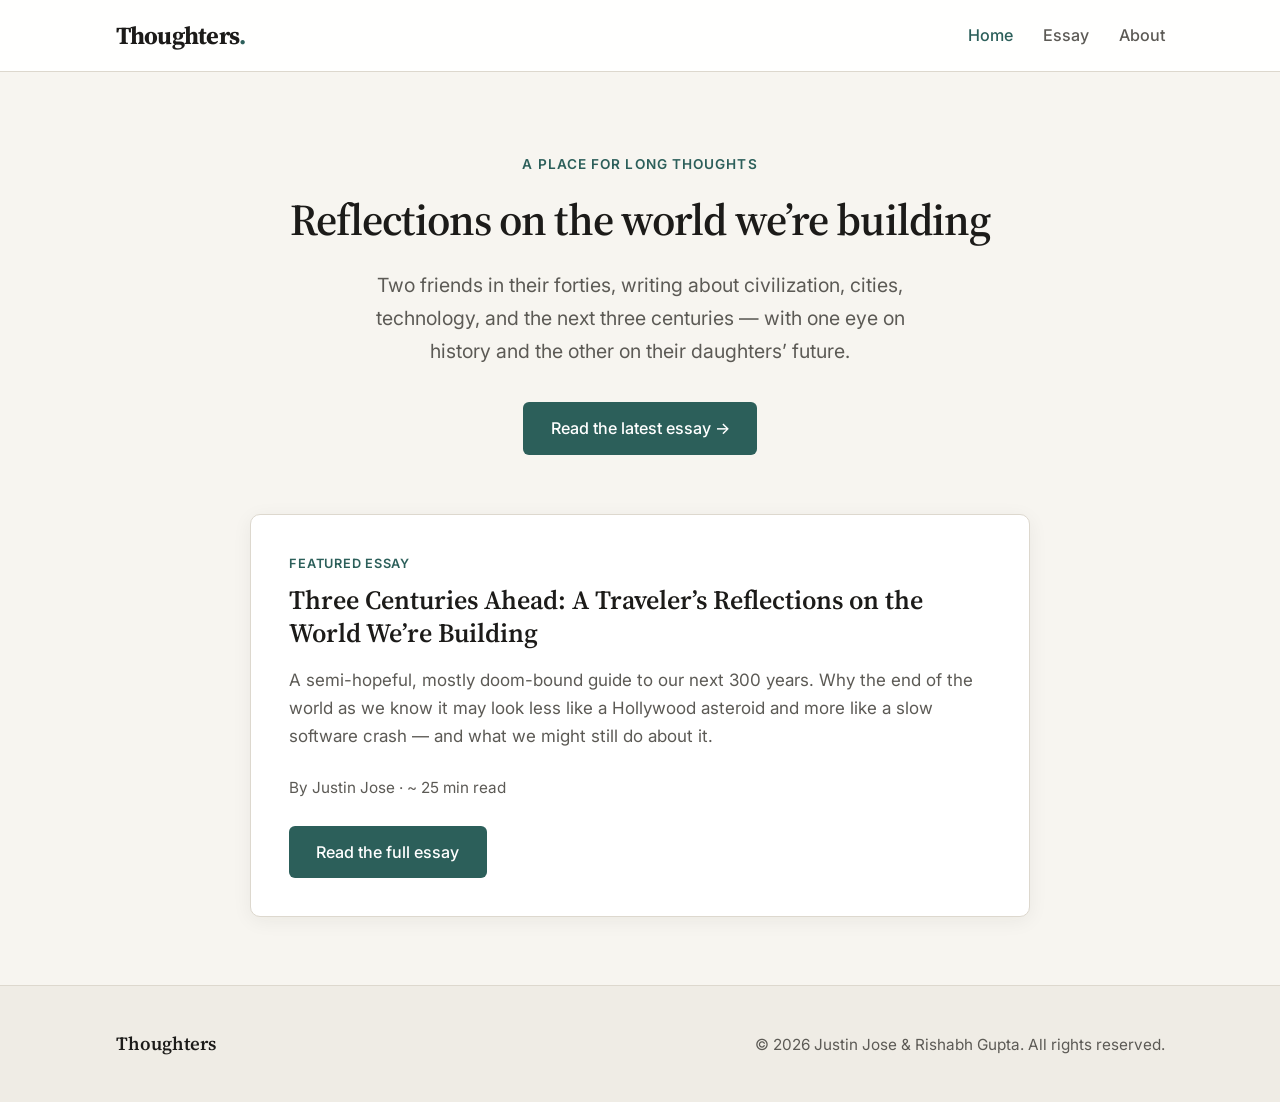
==== index.html @ a0464fca "Add files via upload" ====
<!DOCTYPE html>
<html lang="en">
<head>
  <meta charset="UTF-8">
  <meta name="viewport" content="width=device-width, initial-scale=1.0">
  <title>Thoughters – Reflections on the world we’re building</title>
  <meta name="description" content="Thoughters is a home for long-form reflections by Justin Jose and Rishabh Gupta on civilization, technology, cities, and the next few centuries.">
  <link rel="preconnect" href="https://fonts.googleapis.com">
  <link rel="preconnect" href="https://fonts.gstatic.com" crossorigin>
  <link href="https://fonts.googleapis.com/css2?family=Inter:wght@400;500;600&family=Source+Serif+4:ital,wght@0,400;0,600;0,700;1,400&display=swap" rel="stylesheet">
  <link rel="stylesheet" href="styles.css">
</head>
<body>
  <header class="site-header">
    <div class="header-inner">
      <a href="index.html" class="logo">Thoughters<span>.</span></a>
      <button class="menu-toggle" aria-label="Menu" id="menuToggle">
        <span></span><span></span><span></span>
      </button>
      <nav class="nav" id="mainNav">
        <a href="index.html" class="active">Home</a>
        <a href="essay.html">Essay</a>
        <a href="about.html">About</a>
      </nav>
    </div>
  </header>

  <main>
    <section class="hero">
      <div class="container">
        <div class="hero-tag">A place for long thoughts</div>
        <h1>Reflections on the world we’re building</h1>
        <p class="hero-lead">
          Two friends in their forties, writing about civilization, cities, technology, and the next three centuries — with one eye on history and the other on their daughters’ future.
        </p>
        <a href="essay.html" class="btn">Read the latest essay →</a>
      </div>
    </section>

    <section class="container">
      <article class="featured">
        <div class="featured-label">Featured Essay</div>
        <h2>Three Centuries Ahead: A Traveler’s Reflections on the World We’re Building</h2>
        <p>
          A semi-hopeful, mostly doom-bound guide to our next 300 years. 
          Why the end of the world as we know it may look less like a Hollywood asteroid and more like a slow software crash — and what we might still do about it.
        </p>
        <div class="featured-meta">
          By Justin Jose · ~ 25 min read
        </div>
        <p style="margin-top: 1.5rem; margin-bottom: 0;">
          <a href="essay.html" class="btn">Read the full essay</a>
        </p>
      </article>
    </section>
  </main>

  <footer class="site-footer">
    <div class="footer-inner">
      <div class="footer-brand">Thoughters</div>
      <div class="footer-copy">© 2026 Justin Jose & Rishabh Gupta. All rights reserved.</div>
    </div>
  </footer>

  <script src="script.js"></script>
</body>
</html>
---- styles.css ----
/* Thoughters.com – Clean, thoughtful long-form design */

:root {
  --bg: #f7f5f0;
  --bg-alt: #efece5;
  --text: #1c1b19;
  --text-muted: #5c5a55;
  --accent: #2c5f5a;
  --accent-soft: #3d7a73;
  --border: #ddd8ce;
  --white: #ffffff;
  --shadow: 0 4px 20px rgba(28, 27, 25, 0.06);
  --radius: 10px;
  --max-read: 720px;
  --font-serif: "Source Serif 4", Georgia, "Times New Roman", serif;
  --font-sans: "Inter", system-ui, -apple-system, sans-serif;
}

*, *::before, *::after {
  box-sizing: border-box;
  margin: 0;
  padding: 0;
}

html {
  scroll-behavior: smooth;
  font-size: 17px;
}

body {
  font-family: var(--font-sans);
  background: var(--bg);
  color: var(--text);
  line-height: 1.65;
  min-height: 100vh;
  display: flex;
  flex-direction: column;
}

/* Typography */
h1, h2, h3, h4 {
  font-family: var(--font-serif);
  font-weight: 600;
  line-height: 1.25;
  color: var(--text);
}

h1 { font-size: 2.35rem; letter-spacing: -0.02em; }
h2 { font-size: 1.65rem; margin-top: 2.5rem; margin-bottom: 0.9rem; }
h3 { font-size: 1.25rem; margin-top: 2rem; margin-bottom: 0.6rem; }

p {
  margin-bottom: 1.25rem;
}

a {
  color: var(--accent);
  text-decoration: none;
  transition: color 0.2s ease;
}

a:hover {
  color: var(--accent-soft);
}

/* Header */
.site-header {
  background: var(--white);
  border-bottom: 1px solid var(--border);
  position: sticky;
  top: 0;
  z-index: 100;
  backdrop-filter: blur(8px);
  background: rgba(255, 255, 255, 0.92);
}

.header-inner {
  max-width: 1100px;
  margin: 0 auto;
  padding: 0.9rem 1.5rem;
  display: flex;
  align-items: center;
  justify-content: space-between;
}

.logo {
  font-family: var(--font-serif);
  font-size: 1.45rem;
  font-weight: 700;
  color: var(--text);
  letter-spacing: -0.03em;
}

.logo span {
  color: var(--accent);
}

.nav {
  display: flex;
  gap: 1.75rem;
  align-items: center;
}

.nav a {
  font-size: 0.95rem;
  font-weight: 500;
  color: var(--text-muted);
}

.nav a:hover,
.nav a.active {
  color: var(--accent);
}

.menu-toggle {
  display: none;
  background: none;
  border: none;
  cursor: pointer;
  padding: 0.4rem;
}

.menu-toggle span {
  display: block;
  width: 22px;
  height: 2px;
  background: var(--text);
  margin: 5px 0;
  transition: 0.25s;
}

/* Main content */
main {
  flex: 1;
}

.container {
  max-width: 1100px;
  margin: 0 auto;
  padding: 0 1.5rem;
}

/* Hero / Home */
.hero {
  padding: 4.5rem 0 3.5rem;
  text-align: center;
}

.hero-tag {
  display: inline-block;
  font-size: 0.8rem;
  font-weight: 600;
  letter-spacing: 0.08em;
  text-transform: uppercase;
  color: var(--accent);
  margin-bottom: 1rem;
}

.hero h1 {
  max-width: 780px;
  margin: 0 auto 1.25rem;
  font-size: 2.6rem;
}

.hero-lead {
  max-width: 580px;
  margin: 0 auto 2rem;
  font-size: 1.15rem;
  color: var(--text-muted);
  line-height: 1.7;
}

.btn {
  display: inline-block;
  padding: 0.75rem 1.6rem;
  background: var(--accent);
  color: white;
  font-weight: 500;
  font-size: 0.95rem;
  border-radius: 6px;
  transition: background 0.2s ease, transform 0.15s ease;
}

.btn:hover {
  background: var(--accent-soft);
  color: white;
  transform: translateY(-1px);
}

.btn-outline {
  background: transparent;
  border: 1.5px solid var(--border);
  color: var(--text);
}

.btn-outline:hover {
  border-color: var(--accent);
  color: var(--accent);
  background: transparent;
}

/* Featured card */
.featured {
  max-width: 780px;
  margin: 0 auto 4rem;
  background: var(--white);
  border: 1px solid var(--border);
  border-radius: var(--radius);
  padding: 2.25rem;
  box-shadow: var(--shadow);
}

.featured-label {
  font-size: 0.75rem;
  font-weight: 600;
  letter-spacing: 0.06em;
  text-transform: uppercase;
  color: var(--accent);
  margin-bottom: 0.6rem;
}

.featured h2 {
  margin-top: 0;
  font-size: 1.55rem;
}

.featured p {
  color: var(--text-muted);
  margin-bottom: 1.5rem;
}

.featured-meta {
  font-size: 0.9rem;
  color: var(--text-muted);
}

/* Article page */
.article-header {
  padding: 3.5rem 0 2rem;
  text-align: center;
  border-bottom: 1px solid var(--border);
  margin-bottom: 2.5rem;
}

.article-header .meta {
  font-size: 0.95rem;
  color: var(--text-muted);
  margin-top: 1rem;
}

.article-header h1 {
  max-width: 820px;
  margin: 0 auto 0.75rem;
  font-size: 2.4rem;
}

.article-subtitle {
  font-family: var(--font-serif);
  font-size: 1.2rem;
  color: var(--text-muted);
  font-style: italic;
  max-width: 640px;
  margin: 0 auto;
}

.article-body {
  max-width: var(--max-read);
  margin: 0 auto 4rem;
  font-family: var(--font-serif);
  font-size: 1.08rem;
  line-height: 1.8;
}

.article-body p {
  margin-bottom: 1.4rem;
}

.article-body h2 {
  font-size: 1.45rem;
  margin-top: 2.75rem;
  margin-bottom: 1rem;
  padding-top: 0.5rem;
}

.article-body h3 {
  font-size: 1.2rem;
  margin-top: 2.2rem;
}

.article-body blockquote {
  border-left: 3px solid var(--accent);
  padding-left: 1.4rem;
  margin: 1.8rem 0;
  color: var(--text-muted);
  font-style: italic;
}

.article-body ul, .article-body ol {
  margin: 1.2rem 0 1.5rem 1.5rem;
}

.article-body li {
  margin-bottom: 0.5rem;
}

.writer-note {
  background: var(--bg-alt);
  border-radius: var(--radius);
  padding: 1.4rem 1.6rem;
  margin: 2rem 0;
  font-size: 0.98rem;
}

.sources {
  margin-top: 3.5rem;
  padding-top: 2rem;
  border-top: 1px solid var(--border);
  font-size: 0.9rem;
  color: var(--text-muted);
}

.sources h3 {
  font-size: 1.1rem;
  margin-bottom: 1rem;
  color: var(--text);
}

.sources ol {
  margin-left: 1.2rem;
}

.sources li {
  margin-bottom: 0.7rem;
}

.sources a {
  word-break: break-all;
}

/* About page */
.about-hero {
  padding: 3.5rem 0 2rem;
  text-align: center;
}

.about-hero h1 {
  margin-bottom: 0.75rem;
}

.about-intro {
  max-width: 560px;
  margin: 0 auto 3rem;
  color: var(--text-muted);
}

.people {
  display: grid;
  grid-template-columns: 1fr 1fr;
  gap: 2rem;
  max-width: 900px;
  margin: 0 auto 4rem;
}

.person-card {
  background: var(--white);
  border: 1px solid var(--border);
  border-radius: var(--radius);
  padding: 2rem;
  box-shadow: var(--shadow);
}

.person-card h2 {
  margin-top: 0;
  font-size: 1.4rem;
}

.person-role {
  font-size: 0.9rem;
  color: var(--accent);
  font-weight: 500;
  margin-bottom: 1rem;
}

.person-card p {
  font-size: 0.98rem;
  color: var(--text-muted);
}

/* Footer */
.site-footer {
  background: var(--bg-alt);
  border-top: 1px solid var(--border);
  padding: 2.5rem 0;
  margin-top: auto;
}

.footer-inner {
  max-width: 1100px;
  margin: 0 auto;
  padding: 0 1.5rem;
  display: flex;
  justify-content: space-between;
  align-items: center;
  flex-wrap: wrap;
  gap: 1rem;
}

.footer-brand {
  font-family: var(--font-serif);
  font-weight: 600;
  font-size: 1.1rem;
}

.footer-copy {
  font-size: 0.9rem;
  color: var(--text-muted);
}

/* Mobile */
@media (max-width: 768px) {
  html { font-size: 16px; }

  .hero h1 { font-size: 2rem; }
  .article-header h1 { font-size: 1.85rem; }

  .nav {
    display: none;
    position: absolute;
    top: 100%;
    left: 0;
    right: 0;
    background: var(--white);
    flex-direction: column;
    padding: 1.25rem 1.5rem;
    border-bottom: 1px solid var(--border);
    gap: 1rem;
  }

  .nav.open { display: flex; }

  .menu-toggle { display: block; }

  .people {
    grid-template-columns: 1fr;
  }

  .footer-inner {
    flex-direction: column;
    text-align: center;
  }
}

@media (max-width: 480px) {
  .hero { padding: 3rem 0 2.5rem; }
  .featured { padding: 1.6rem; }
}
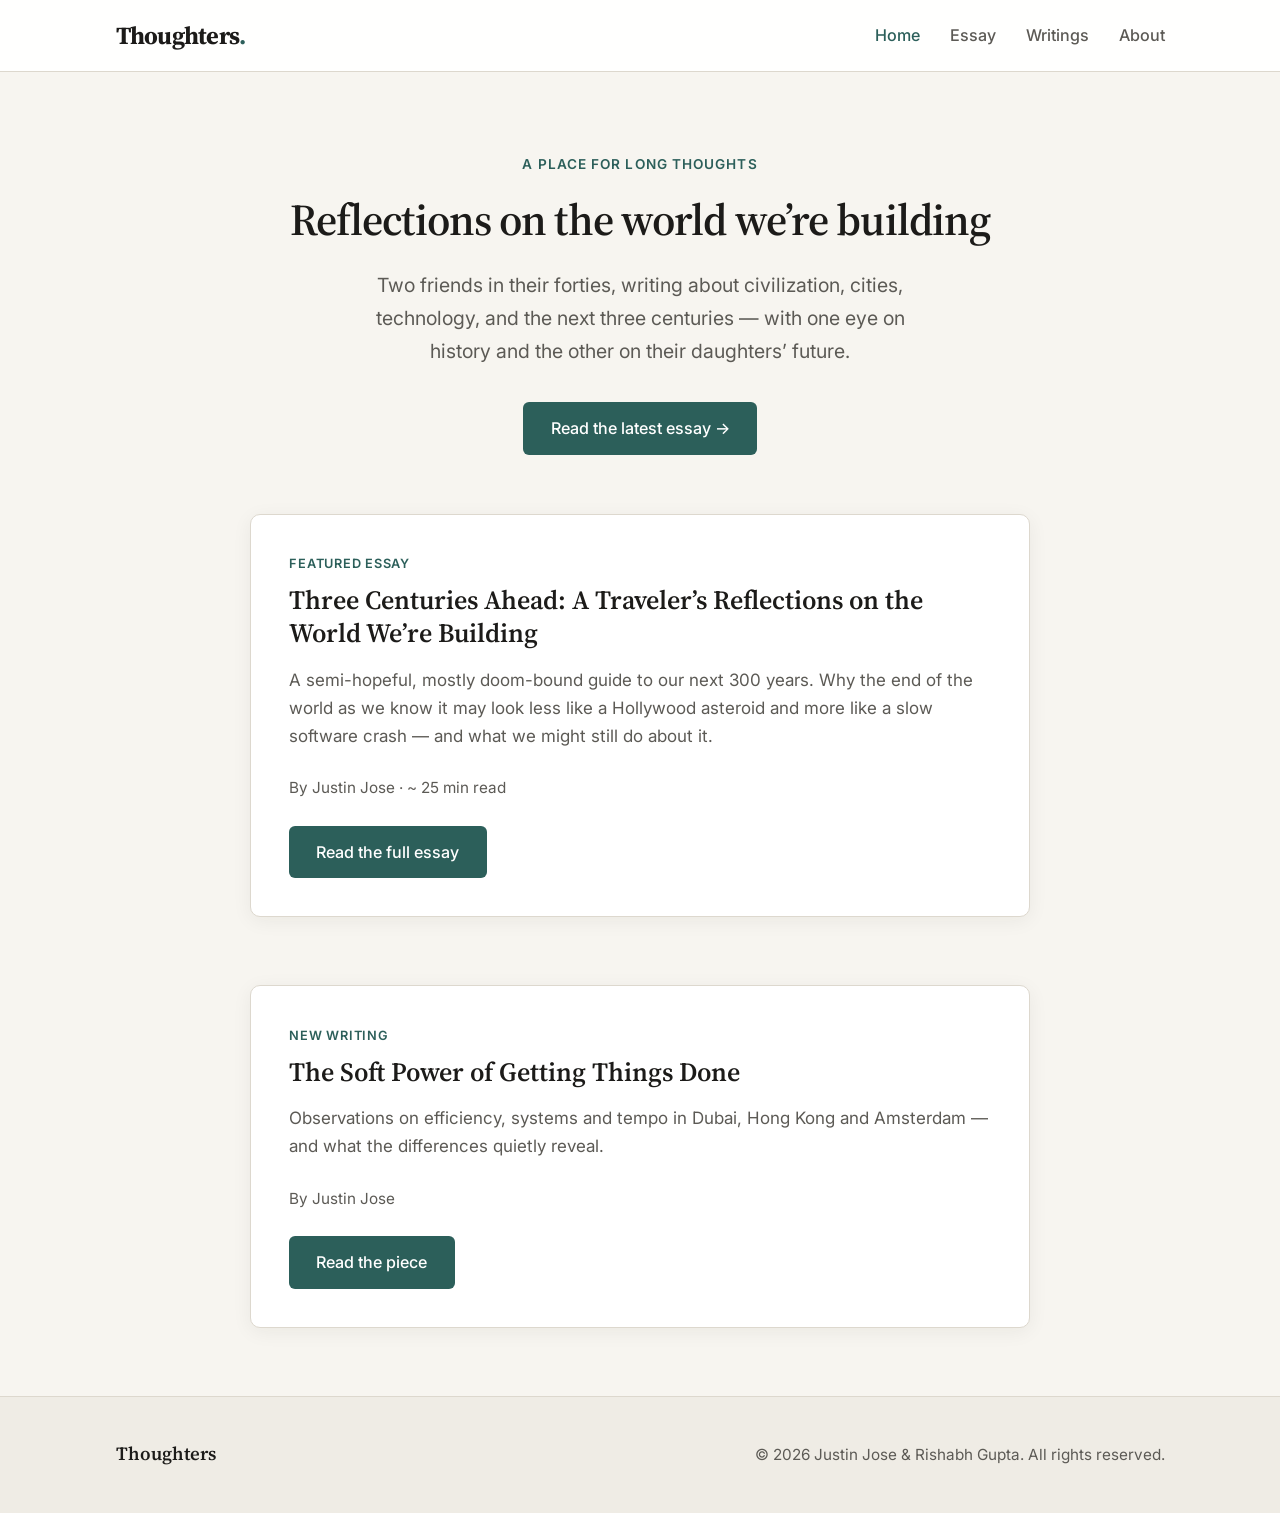
==== commit a7d40c23: "Add files via upload" ====
--- a/index.html
+++ b/index.html
@@ -20,6 +20,7 @@
       <nav class="nav" id="mainNav">
         <a href="index.html" class="active">Home</a>
         <a href="essay.html">Essay</a>
+        <a href="soft-power.html">Writings</a>
         <a href="about.html">About</a>
       </nav>
     </div>
@@ -52,6 +53,20 @@
           <a href="essay.html" class="btn">Read the full essay</a>
         </p>
       </article>
+
+      <article class="featured" style="margin-top: 2rem;">
+        <div class="featured-label">New Writing</div>
+        <h2>The Soft Power of Getting Things Done</h2>
+        <p>
+          Observations on efficiency, systems and tempo in Dubai, Hong Kong and Amsterdam — and what the differences quietly reveal.
+        </p>
+        <div class="featured-meta">
+          By Justin Jose
+        </div>
+        <p style="margin-top: 1.5rem; margin-bottom: 0;">
+          <a href="soft-power.html" class="btn">Read the piece</a>
+        </p>
+      </article>
     </section>
   </main>
 
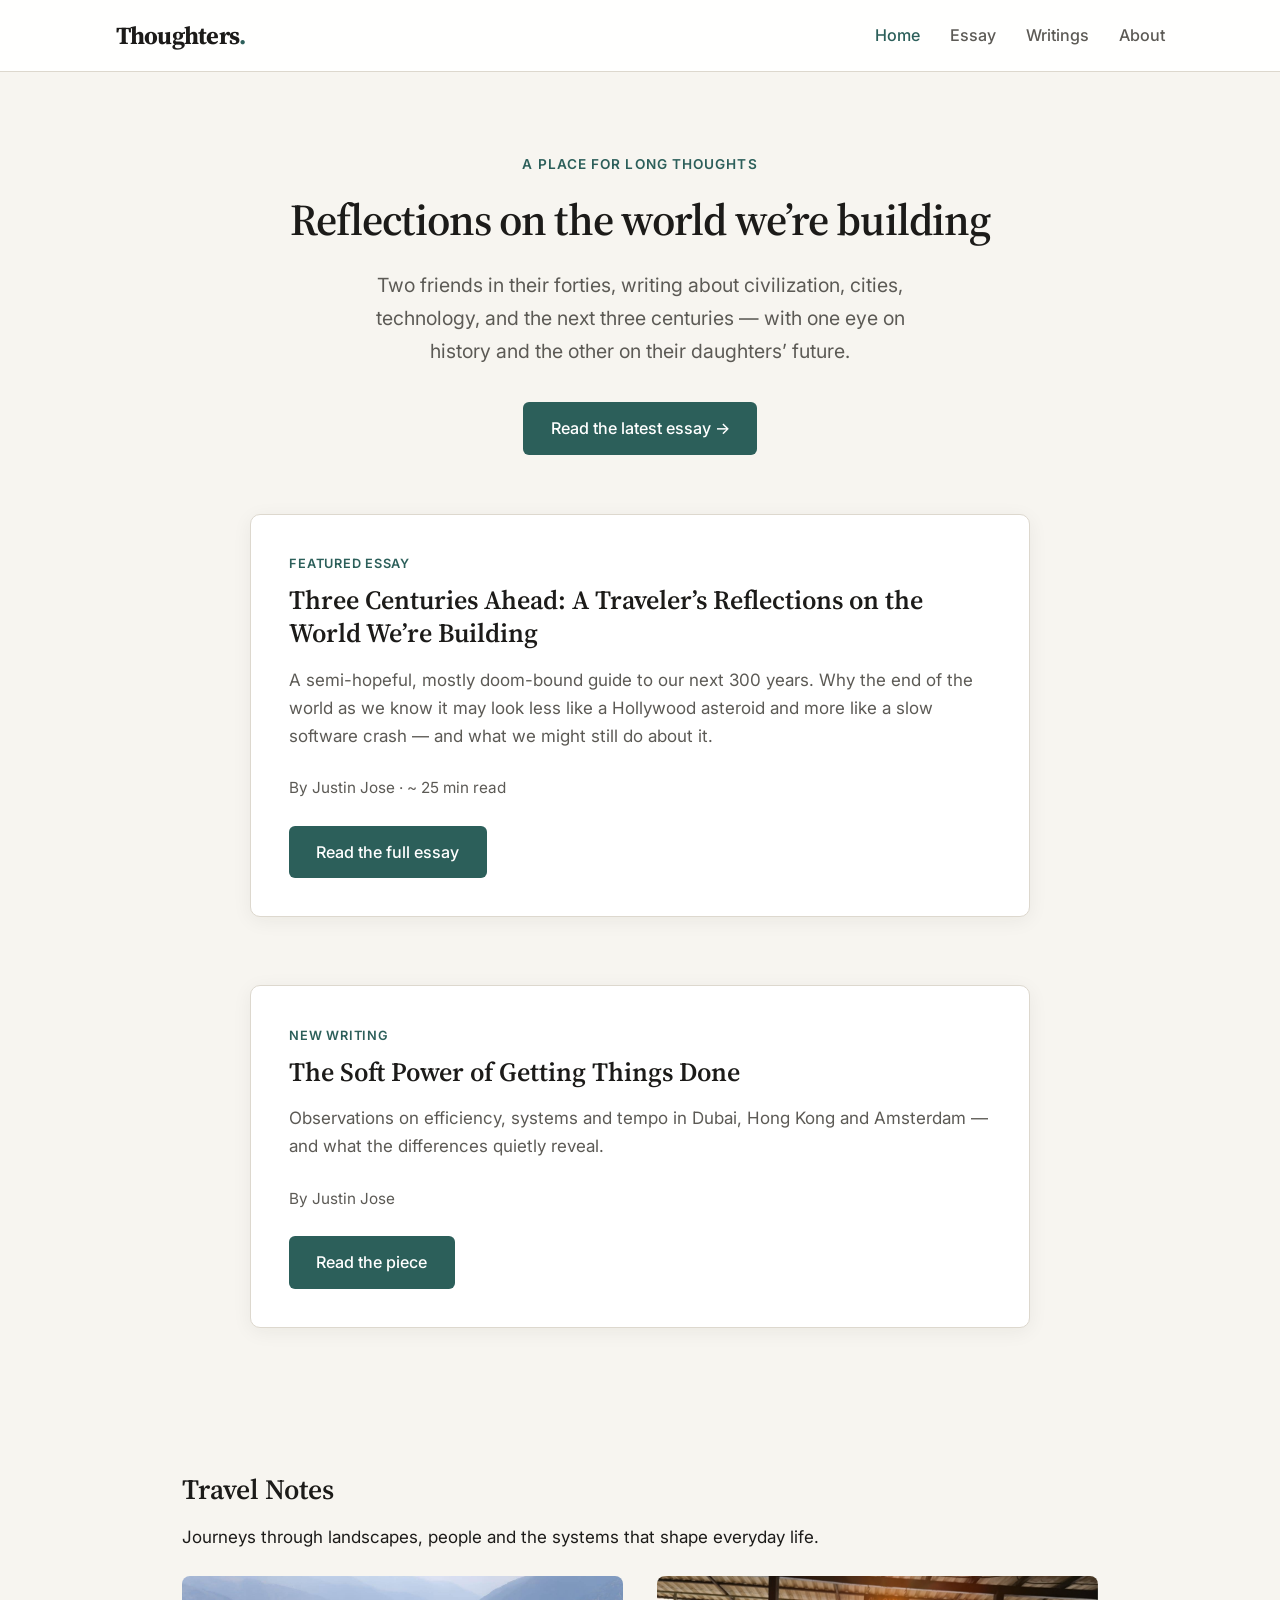
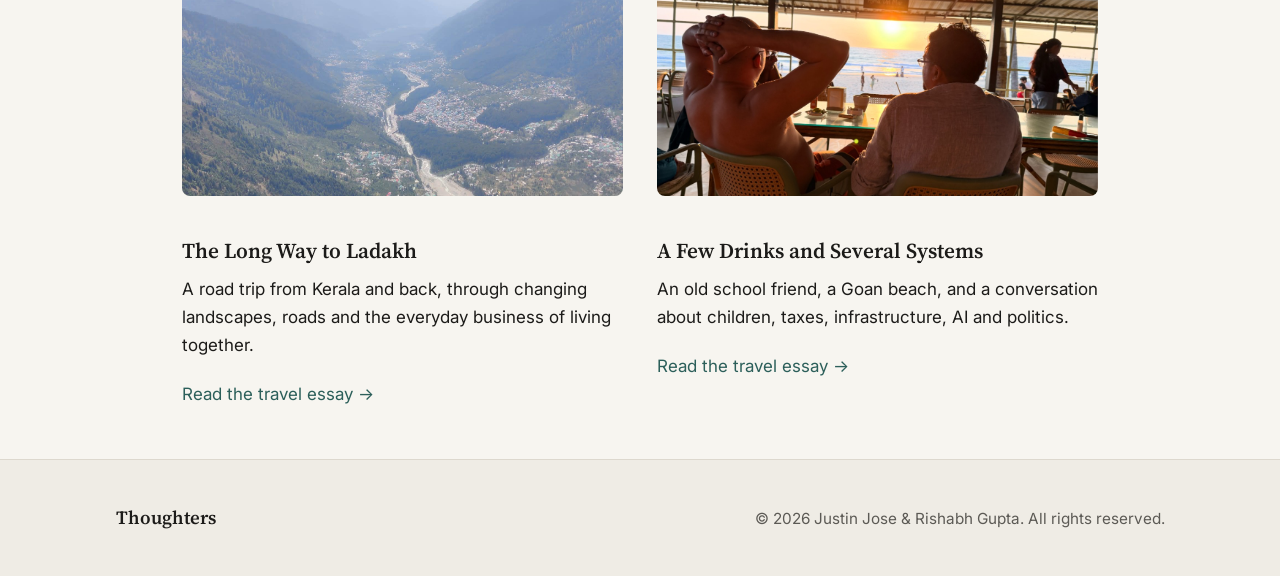
==== commit ea3fa41b: "Update index.html" ====
--- a/index.html
+++ b/index.html
@@ -69,6 +69,32 @@
       </article>
     </section>
   </main>
+  <section class="container" style="padding: 2rem 0 3rem;">
+  <h2>Travel Notes</h2>
+  <p>Journeys through landscapes, people and the systems that shape everyday life.</p>
+
+  <div style="display:grid; grid-template-columns:repeat(auto-fit, minmax(260px, 1fr)); gap:2rem; margin-top:1.5rem;">
+
+    <article>
+      <a href="ladakh.html" style="text-decoration:none; color:inherit;">
+        <img src="travel-images/ladakh-high-valley.jpg" alt="A high valley in Ladakh" style="width:100%; height:220px; object-fit:cover; border-radius:8px;">
+        <h3>The Long Way to Ladakh</h3>
+      </a>
+      <p>A road trip from Kerala and back, through changing landscapes, roads and the everyday business of living together.</p>
+      <a href="ladakh.html">Read the travel essay →</a>
+    </article>
+
+    <article>
+      <a href="goa.html" style="text-decoration:none; color:inherit;">
+        <img src="travel-images/goa-sunset-conversation.jpg" alt="A conversation at a Goan beach as the sun sets" style="width:100%; height:220px; object-fit:cover; border-radius:8px;">
+        <h3>A Few Drinks and Several Systems</h3>
+      </a>
+      <p>An old school friend, a Goan beach, and a conversation about children, taxes, infrastructure, AI and politics.</p>
+      <a href="goa.html">Read the travel essay →</a>
+    </article>
+
+  </div>
+</section>
 
   <footer class="site-footer">
     <div class="footer-inner">
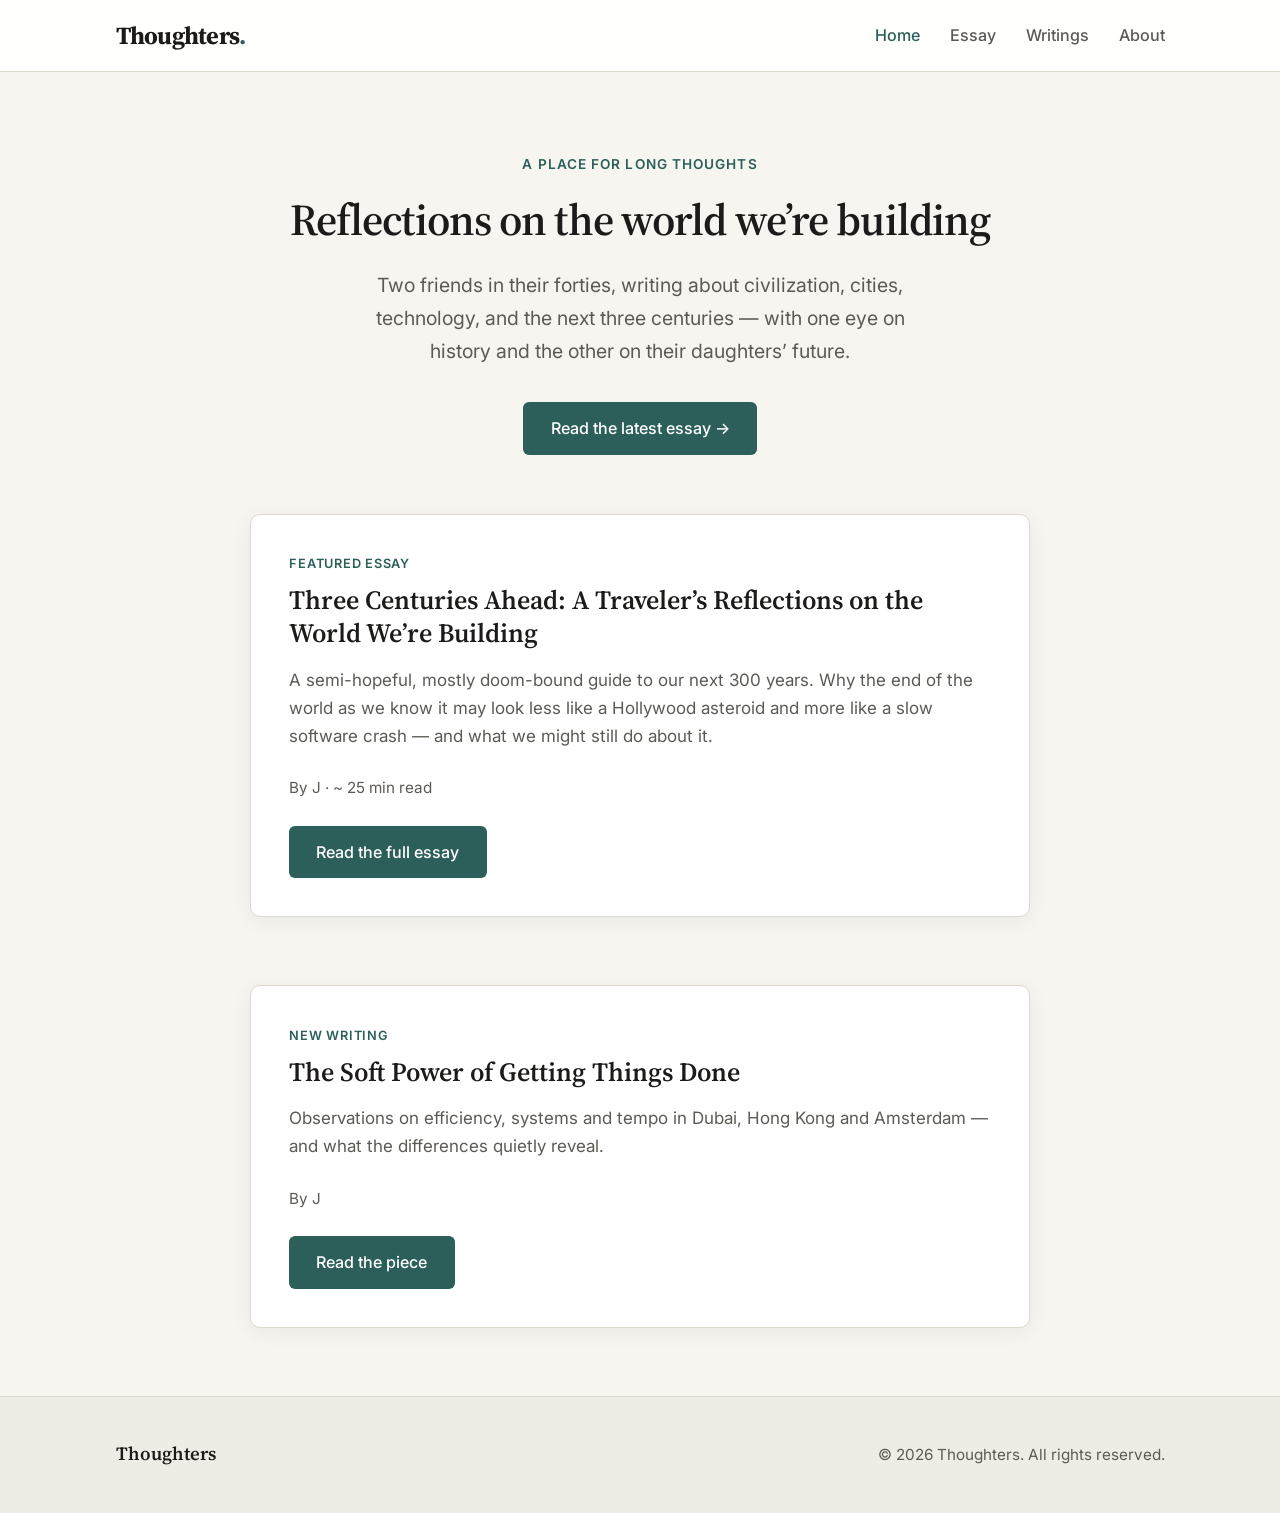
==== commit b8c90ac1: "Add files via upload" ====
--- a/index.html
+++ b/index.html
@@ -4,7 +4,7 @@
   <meta charset="UTF-8">
   <meta name="viewport" content="width=device-width, initial-scale=1.0">
   <title>Thoughters – Reflections on the world we’re building</title>
-  <meta name="description" content="Thoughters is a home for long-form reflections by Justin Jose and Rishabh Gupta on civilization, technology, cities, and the next few centuries.">
+  <meta name="description" content="Thoughters is a home for long-form reflections on civilization, technology, cities, and the next few centuries.">
   <link rel="preconnect" href="https://fonts.googleapis.com">
   <link rel="preconnect" href="https://fonts.gstatic.com" crossorigin>
   <link href="https://fonts.googleapis.com/css2?family=Inter:wght@400;500;600&family=Source+Serif+4:ital,wght@0,400;0,600;0,700;1,400&display=swap" rel="stylesheet">
@@ -47,7 +47,7 @@
           Why the end of the world as we know it may look less like a Hollywood asteroid and more like a slow software crash — and what we might still do about it.
         </p>
         <div class="featured-meta">
-          By Justin Jose · ~ 25 min read
+          By J · ~ 25 min read
         </div>
         <p style="margin-top: 1.5rem; margin-bottom: 0;">
           <a href="essay.html" class="btn">Read the full essay</a>
@@ -61,7 +61,7 @@
           Observations on efficiency, systems and tempo in Dubai, Hong Kong and Amsterdam — and what the differences quietly reveal.
         </p>
         <div class="featured-meta">
-          By Justin Jose
+          By J
         </div>
         <p style="margin-top: 1.5rem; margin-bottom: 0;">
           <a href="soft-power.html" class="btn">Read the piece</a>
@@ -69,37 +69,11 @@
       </article>
     </section>
   </main>
-  <section class="container" style="padding: 2rem 0 3rem;">
-  <h2>Travel Notes</h2>
-  <p>Journeys through landscapes, people and the systems that shape everyday life.</p>
-
-  <div style="display:grid; grid-template-columns:repeat(auto-fit, minmax(260px, 1fr)); gap:2rem; margin-top:1.5rem;">
-
-    <article>
-      <a href="ladakh.html" style="text-decoration:none; color:inherit;">
-        <img src="travel-images/ladakh-high-valley.jpg" alt="A high valley in Ladakh" style="width:100%; height:220px; object-fit:cover; border-radius:8px;">
-        <h3>The Long Way to Ladakh</h3>
-      </a>
-      <p>A road trip from Kerala and back, through changing landscapes, roads and the everyday business of living together.</p>
-      <a href="ladakh.html">Read the travel essay →</a>
-    </article>
-
-    <article>
-      <a href="goa.html" style="text-decoration:none; color:inherit;">
-        <img src="travel-images/goa-sunset-conversation.jpg" alt="A conversation at a Goan beach as the sun sets" style="width:100%; height:220px; object-fit:cover; border-radius:8px;">
-        <h3>A Few Drinks and Several Systems</h3>
-      </a>
-      <p>An old school friend, a Goan beach, and a conversation about children, taxes, infrastructure, AI and politics.</p>
-      <a href="goa.html">Read the travel essay →</a>
-    </article>
-
-  </div>
-</section>
 
   <footer class="site-footer">
     <div class="footer-inner">
       <div class="footer-brand">Thoughters</div>
-      <div class="footer-copy">© 2026 Justin Jose & Rishabh Gupta. All rights reserved.</div>
+      <div class="footer-copy">© 2026 Thoughters. All rights reserved.</div>
     </div>
   </footer>
 
